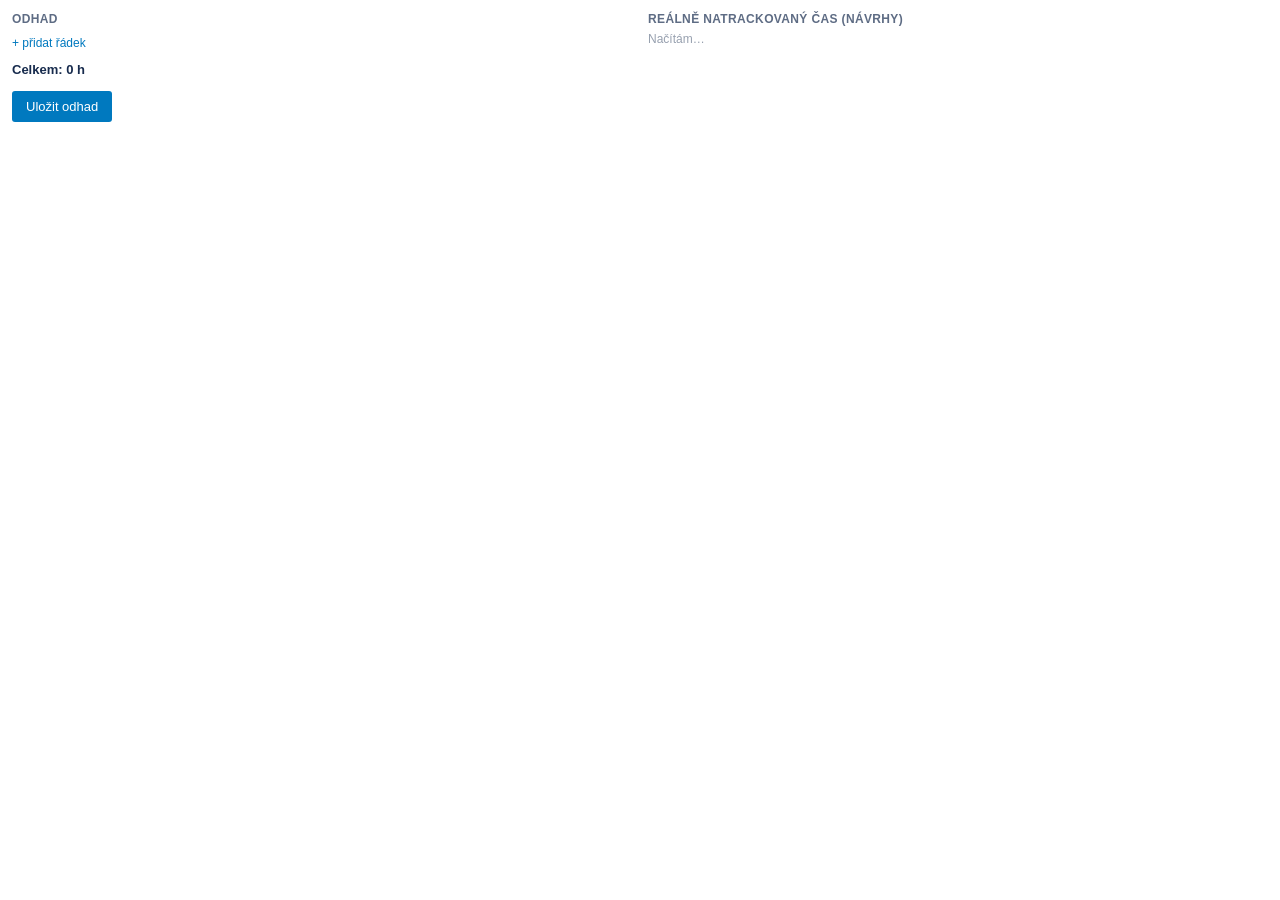
==== popup.html @ effe57f8 "Add files via upload" ====
<!DOCTYPE html>
<html>
<head>
  <meta charset="utf-8" />
  <title>Estimates</title>
  <link rel="stylesheet" href="styles.css" />
</head>
<body>
  <div class="columns">
    <div class="col">
      <h3>Odhad</h3>
      <div id="estimate-rows"></div>
      <button class="add-row" id="add-row">+ přidat řádek</button>
      <div class="total-line" id="total-line">Celkem: 0 h</div>
      <div class="actions">
        <button class="primary" id="save-btn">Uložit odhad</button>
        <span class="saved-hint" id="saved-hint" style="display:none;">Uloženo ✓</span>
      </div>
      <div style="margin-top:14px;">
        <a class="link" id="manage-admins-link" style="display:none;">⚙ Spravovat adminy</a>
      </div>
    </div>
    <div class="col">
      <h3>Reálně natrackovaný čas (návrhy)</h3>
      <div id="suggestions">
        <div class="empty-hint">Načítám…</div>
      </div>
    </div>
  </div>

  <script src="https://p.trellocdn.com/power-up.min.js"></script>
  <script src="config.js"></script>
  <script src="api.js"></script>
  <script src="popup.js"></script>
</body>
</html>
---- styles.css ----
* { box-sizing: border-box; }
body {
  font-family: -apple-system, BlinkMacSystemFont, "Segoe UI", Roboto, Helvetica, Arial, sans-serif;
  margin: 0;
  padding: 12px;
  color: #172b4d;
  font-size: 13px;
}
h2 { font-size: 14px; margin: 0 0 8px; }
.columns { display: flex; gap: 16px; }
.col { flex: 1; min-width: 0; }
.col h3 {
  font-size: 12px;
  text-transform: uppercase;
  letter-spacing: .03em;
  color: #5e6c84;
  margin: 0 0 6px;
}
.estimate-row {
  display: flex;
  gap: 6px;
  margin-bottom: 6px;
  align-items: center;
}
.estimate-row input[type="text"] {
  flex: 1;
  min-width: 0;
  padding: 5px 6px;
  border: 1px solid #dfe1e6;
  border-radius: 3px;
  font-size: 12px;
}
.estimate-row input[type="number"] {
  width: 60px;
  padding: 5px 6px;
  border: 1px solid #dfe1e6;
  border-radius: 3px;
  font-size: 12px;
}
.estimate-row button.remove {
  border: none;
  background: none;
  color: #97a0af;
  cursor: pointer;
  font-size: 14px;
  line-height: 1;
  padding: 2px 4px;
}
.add-row {
  background: none;
  border: none;
  color: #0079bf;
  cursor: pointer;
  font-size: 12px;
  padding: 4px 0;
}
.total-line {
  margin-top: 8px;
  font-weight: 600;
  font-size: 13px;
}
.suggestion {
  border: 1px solid #dfe1e6;
  border-radius: 4px;
  padding: 6px 8px;
  margin-bottom: 6px;
  cursor: pointer;
  background: #fafbfc;
}
.suggestion:hover { background: #eef2f7; border-color: #0079bf; }
.suggestion .task { font-weight: 600; font-size: 12px; }
.suggestion .meta { color: #5e6c84; font-size: 11px; margin-top: 2px; }
.suggestion .hours { color: #0079bf; font-weight: 600; }
.empty-hint { color: #97a0af; font-size: 12px; }
.actions { margin-top: 14px; display: flex; gap: 8px; align-items: center; }
button.primary {
  background: #0079bf;
  color: white;
  border: none;
  border-radius: 3px;
  padding: 8px 14px;
  font-size: 13px;
  cursor: pointer;
}
button.primary:hover { background: #026aa7; }
a.link { color: #0079bf; font-size: 12px; cursor: pointer; text-decoration: none; }
a.link:hover { text-decoration: underline; }
.saved-hint { color: #5aac44; font-size: 12px; }
.admin-member {
  display: flex;
  align-items: center;
  justify-content: space-between;
  padding: 6px 0;
  border-bottom: 1px solid #f0f2f5;
}
.admin-member .name { font-size: 13px; }
.admin-member .tag {
  font-size: 10px;
  text-transform: uppercase;
  color: #5e6c84;
  margin-left: 6px;
}
button.small {
  border: 1px solid #dfe1e6;
  background: white;
  border-radius: 3px;
  padding: 4px 8px;
  font-size: 11px;
  cursor: pointer;
}
button.small.danger { color: #c9372c; border-color: #f4c7c3; }
button.small.primary { color: #0079bf; border-color: #b3d4f0; }
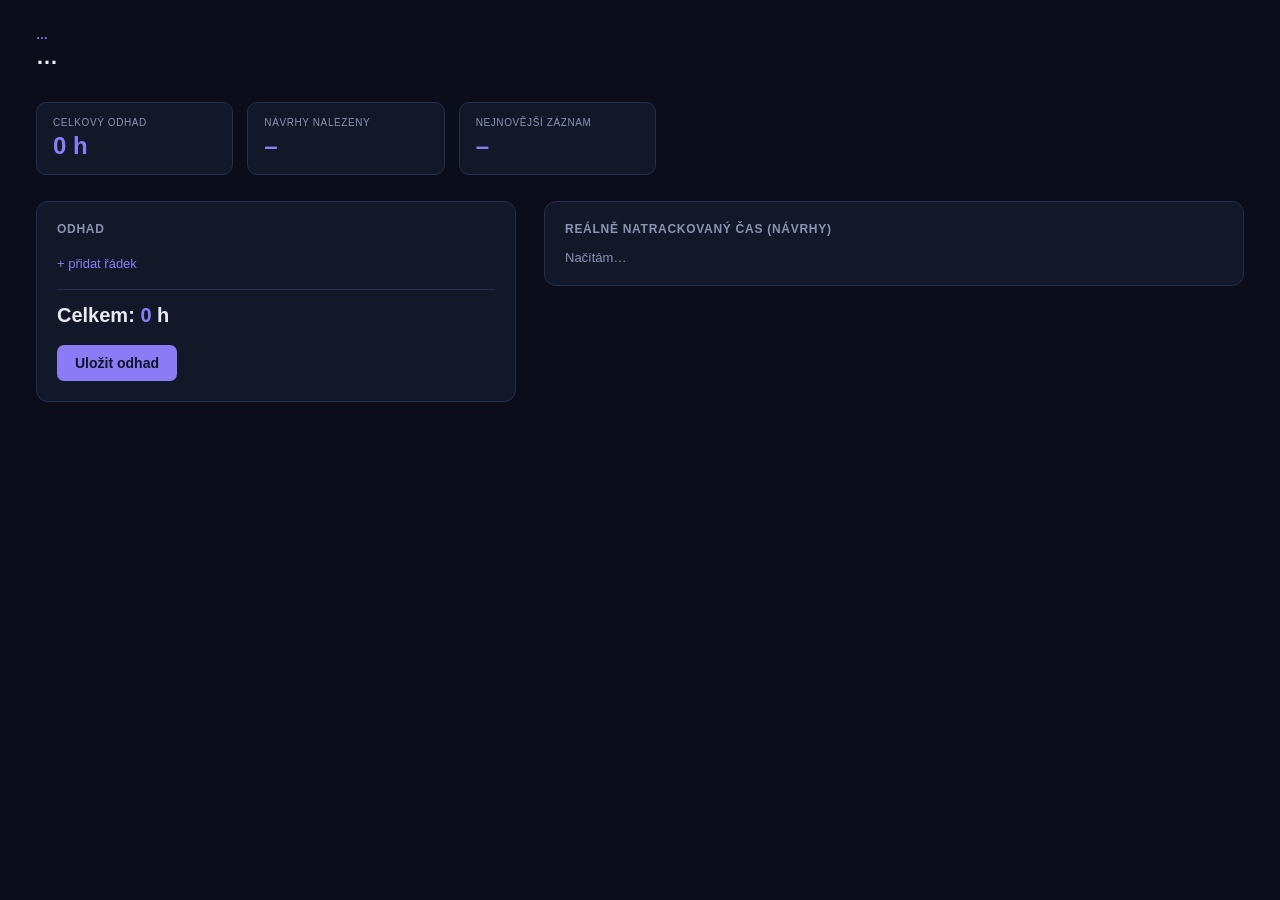
==== commit 1119e058: "Add files via upload" ====
--- a/popup.html
+++ b/popup.html
@@ -6,21 +6,39 @@
   <link rel="stylesheet" href="styles.css" />
 </head>
 <body>
+  <div class="context-bar">
+    <div class="board-name" id="board-name">…</div>
+    <div class="card-name" id="card-name">…</div>
+    <div class="chips" id="chips"></div>
+  </div>
+
+  <div class="stats">
+    <div class="stat-tile">
+      <div class="label">Celkový odhad</div>
+      <div class="value" id="stat-total">0 h</div>
+    </div>
+    <div class="stat-tile">
+      <div class="label">Návrhy nalezeny</div>
+      <div class="value" id="stat-count">–</div>
+    </div>
+    <div class="stat-tile">
+      <div class="label">Nejnovější záznam</div>
+      <div class="value" id="stat-latest">–</div>
+    </div>
+  </div>
+
   <div class="columns">
-    <div class="col">
+    <div class="col panel">
       <h3>Odhad</h3>
       <div id="estimate-rows"></div>
       <button class="add-row" id="add-row">+ přidat řádek</button>
-      <div class="total-line" id="total-line">Celkem: 0 h</div>
+      <div class="total-line">Celkem: <span class="n" id="total-line-value">0</span> h</div>
       <div class="actions">
         <button class="primary" id="save-btn">Uložit odhad</button>
         <span class="saved-hint" id="saved-hint" style="display:none;">Uloženo ✓</span>
       </div>
-      <div style="margin-top:14px;">
-        <a class="link" id="manage-admins-link" style="display:none;">⚙ Spravovat adminy</a>
-      </div>
     </div>
-    <div class="col">
+    <div class="col panel">
       <h3>Reálně natrackovaný čas (návrhy)</h3>
       <div id="suggestions">
         <div class="empty-hint">Načítám…</div>
--- a/styles.css
+++ b/styles.css
@@ -1,112 +1,221 @@
+:root {
+  --bg: #0b0e1a;
+  --panel: #131829;
+  --panel-alt: #171d33;
+  --border: #262e4a;
+  --text: #e7e9f3;
+  --text-muted: #8b93b0;
+  --accent: #8b7cf6;
+  --accent-soft: rgba(139, 124, 246, 0.16);
+  --danger: #ef6a63;
+  --success: #4ecb8f;
+}
+
 * { box-sizing: border-box; }
+
+html, body {
+  height: 100%;
+}
+
 body {
   font-family: -apple-system, BlinkMacSystemFont, "Segoe UI", Roboto, Helvetica, Arial, sans-serif;
   margin: 0;
-  padding: 12px;
-  color: #172b4d;
-  font-size: 13px;
-}
-h2 { font-size: 14px; margin: 0 0 8px; }
-.columns { display: flex; gap: 16px; }
-.col { flex: 1; min-width: 0; }
+  padding: 28px 36px 40px;
+  background: var(--bg);
+  color: var(--text);
+  font-size: 14px;
+}
+
+.context-bar {
+  margin-bottom: 22px;
+}
+.context-bar .board-name {
+  color: var(--accent);
+  font-weight: 600;
+  font-size: 12px;
+  text-transform: uppercase;
+  letter-spacing: .06em;
+}
+.context-bar .card-name {
+  font-size: 22px;
+  font-weight: 700;
+  margin-top: 2px;
+}
+.chips { margin-top: 10px; display: flex; gap: 6px; flex-wrap: wrap; }
+.chip {
+  background: var(--accent-soft);
+  color: var(--accent);
+  border-radius: 999px;
+  padding: 3px 10px;
+  font-size: 11px;
+  font-weight: 600;
+}
+
+.stats {
+  display: grid;
+  grid-template-columns: repeat(3, minmax(140px, 1fr));
+  gap: 14px;
+  margin-bottom: 26px;
+  max-width: 620px;
+}
+.stat-tile {
+  background: var(--panel);
+  border: 1px solid var(--border);
+  border-radius: 10px;
+  padding: 14px 16px;
+}
+.stat-tile .label {
+  font-size: 10px;
+  text-transform: uppercase;
+  letter-spacing: .06em;
+  color: var(--text-muted);
+}
+.stat-tile .value {
+  font-size: 24px;
+  font-weight: 700;
+  color: var(--accent);
+  margin-top: 4px;
+}
+
+.columns {
+  display: grid;
+  grid-template-columns: minmax(320px, 480px) 1fr;
+  gap: 28px;
+  align-items: start;
+}
+@media (max-width: 760px) {
+  .columns { grid-template-columns: 1fr; }
+}
+
+.panel {
+  background: var(--panel);
+  border: 1px solid var(--border);
+  border-radius: 12px;
+  padding: 20px;
+}
+
 .col h3 {
   font-size: 12px;
   text-transform: uppercase;
-  letter-spacing: .03em;
-  color: #5e6c84;
-  margin: 0 0 6px;
-}
+  letter-spacing: .06em;
+  color: var(--text-muted);
+  margin: 0 0 14px;
+}
+
 .estimate-row {
   display: flex;
-  gap: 6px;
-  margin-bottom: 6px;
+  gap: 8px;
+  margin-bottom: 8px;
   align-items: center;
 }
 .estimate-row input[type="text"] {
   flex: 1;
   min-width: 0;
-  padding: 5px 6px;
-  border: 1px solid #dfe1e6;
-  border-radius: 3px;
-  font-size: 12px;
+  padding: 9px 10px;
+  border: 1px solid var(--border);
+  background: var(--panel-alt);
+  color: var(--text);
+  border-radius: 6px;
+  font-size: 13px;
 }
 .estimate-row input[type="number"] {
-  width: 60px;
-  padding: 5px 6px;
-  border: 1px solid #dfe1e6;
-  border-radius: 3px;
-  font-size: 12px;
-}
+  width: 76px;
+  padding: 9px 10px;
+  border: 1px solid var(--border);
+  background: var(--panel-alt);
+  color: var(--text);
+  border-radius: 6px;
+  font-size: 13px;
+}
+.estimate-row input:focus { outline: none; border-color: var(--accent); }
 .estimate-row button.remove {
   border: none;
   background: none;
-  color: #97a0af;
-  cursor: pointer;
-  font-size: 14px;
+  color: var(--text-muted);
+  cursor: pointer;
+  font-size: 16px;
   line-height: 1;
-  padding: 2px 4px;
-}
+  padding: 4px 6px;
+}
+.estimate-row button.remove:hover { color: var(--danger); }
+
 .add-row {
   background: none;
   border: none;
-  color: #0079bf;
-  cursor: pointer;
-  font-size: 12px;
-  padding: 4px 0;
-}
+  color: var(--accent);
+  cursor: pointer;
+  font-size: 13px;
+  padding: 6px 0 4px;
+}
+
 .total-line {
-  margin-top: 8px;
+  margin-top: 14px;
+  padding-top: 14px;
+  border-top: 1px solid var(--border);
+  font-weight: 700;
+  font-size: 20px;
+}
+.total-line .n { color: var(--accent); }
+
+.suggestion {
+  border: 1px solid var(--border);
+  border-left: 3px solid var(--accent);
+  border-radius: 8px;
+  padding: 12px 14px;
+  margin-bottom: 10px;
+  cursor: pointer;
+  background: var(--panel-alt);
+  display: flex;
+  justify-content: space-between;
+  align-items: center;
+  gap: 12px;
+  transition: border-color .12s, transform .12s;
+}
+.suggestion:hover { border-color: var(--accent); transform: translateX(2px); }
+.suggestion .task { font-weight: 600; font-size: 13px; }
+.suggestion .meta { color: var(--text-muted); font-size: 12px; margin-top: 3px; }
+.suggestion .hours { color: var(--accent); font-weight: 700; font-size: 16px; white-space: nowrap; }
+
+.empty-hint { color: var(--text-muted); font-size: 13px; }
+
+.actions { margin-top: 18px; display: flex; gap: 10px; align-items: center; }
+button.primary {
+  background: var(--accent);
+  color: #12142a;
+  border: none;
+  border-radius: 7px;
+  padding: 10px 18px;
+  font-size: 14px;
   font-weight: 600;
-  font-size: 13px;
-}
-.suggestion {
-  border: 1px solid #dfe1e6;
-  border-radius: 4px;
-  padding: 6px 8px;
-  margin-bottom: 6px;
-  cursor: pointer;
-  background: #fafbfc;
-}
-.suggestion:hover { background: #eef2f7; border-color: #0079bf; }
-.suggestion .task { font-weight: 600; font-size: 12px; }
-.suggestion .meta { color: #5e6c84; font-size: 11px; margin-top: 2px; }
-.suggestion .hours { color: #0079bf; font-weight: 600; }
-.empty-hint { color: #97a0af; font-size: 12px; }
-.actions { margin-top: 14px; display: flex; gap: 8px; align-items: center; }
-button.primary {
-  background: #0079bf;
-  color: white;
-  border: none;
-  border-radius: 3px;
-  padding: 8px 14px;
-  font-size: 13px;
-  cursor: pointer;
-}
-button.primary:hover { background: #026aa7; }
-a.link { color: #0079bf; font-size: 12px; cursor: pointer; text-decoration: none; }
-a.link:hover { text-decoration: underline; }
-.saved-hint { color: #5aac44; font-size: 12px; }
+  cursor: pointer;
+}
+button.primary:hover { filter: brightness(1.08); }
+.saved-hint { color: var(--success); font-size: 13px; font-weight: 600; }
+
+/* admins.html reuses these */
+h2 { font-size: 15px; margin: 0 0 12px; }
 .admin-member {
   display: flex;
   align-items: center;
   justify-content: space-between;
-  padding: 6px 0;
-  border-bottom: 1px solid #f0f2f5;
+  padding: 8px 0;
+  border-bottom: 1px solid var(--border);
 }
 .admin-member .name { font-size: 13px; }
 .admin-member .tag {
   font-size: 10px;
   text-transform: uppercase;
-  color: #5e6c84;
-  margin-left: 6px;
+  color: var(--text-muted);
+  margin-left: 8px;
 }
 button.small {
-  border: 1px solid #dfe1e6;
-  background: white;
-  border-radius: 3px;
-  padding: 4px 8px;
+  border: 1px solid var(--border);
+  background: var(--panel-alt);
+  color: var(--text);
+  border-radius: 6px;
+  padding: 5px 10px;
   font-size: 11px;
   cursor: pointer;
 }
-button.small.danger { color: #c9372c; border-color: #f4c7c3; }
-button.small.primary { color: #0079bf; border-color: #b3d4f0; }
+button.small.danger { color: var(--danger); border-color: var(--danger); }
+button.small.primary { color: var(--accent); border-color: var(--accent); }
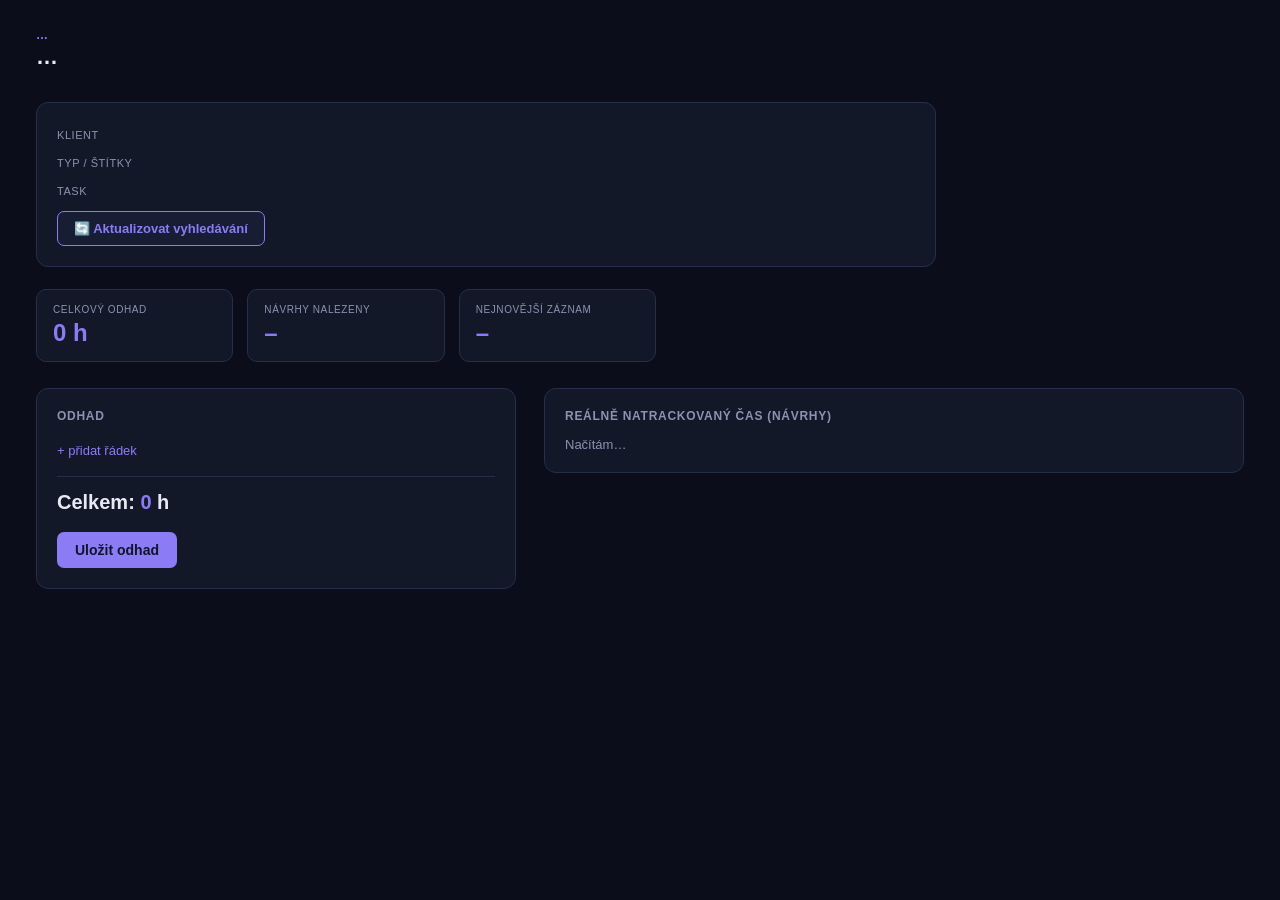
==== commit 5bf3ac16: "Add files via upload" ====
--- a/popup.html
+++ b/popup.html
@@ -10,6 +10,22 @@
     <div class="board-name" id="board-name">…</div>
     <div class="card-name" id="card-name">…</div>
     <div class="chips" id="chips"></div>
+  </div>
+
+  <div class="keyword-panel panel">
+    <div class="keyword-group">
+      <div class="kg-label">Klient</div>
+      <div class="keyword-chips" id="kw-client"></div>
+    </div>
+    <div class="keyword-group">
+      <div class="kg-label">Typ / štítky</div>
+      <div class="keyword-chips" id="kw-type"></div>
+    </div>
+    <div class="keyword-group">
+      <div class="kg-label">Task</div>
+      <div class="keyword-chips" id="kw-task"></div>
+    </div>
+    <button class="refresh-search" id="refresh-search">🔄 Aktualizovat vyhledávání</button>
   </div>
 
   <div class="stats">
--- a/styles.css
+++ b/styles.css
@@ -51,6 +51,82 @@
   font-weight: 600;
 }
 
+.keyword-panel {
+  margin-bottom: 22px;
+  max-width: 900px;
+}
+.keyword-group {
+  display: flex;
+  align-items: flex-start;
+  gap: 12px;
+  margin-bottom: 10px;
+}
+.keyword-group:last-of-type { margin-bottom: 14px; }
+.keyword-group .kg-label {
+  width: 92px;
+  flex: none;
+  padding-top: 6px;
+  font-size: 11px;
+  text-transform: uppercase;
+  letter-spacing: .05em;
+  color: var(--text-muted);
+}
+.keyword-chips {
+  display: flex;
+  flex-wrap: wrap;
+  gap: 6px;
+  flex: 1;
+  align-items: center;
+}
+.keyword-chip {
+  display: inline-flex;
+  align-items: center;
+  gap: 6px;
+  background: var(--accent-soft);
+  color: var(--accent);
+  border-radius: 999px;
+  padding: 4px 6px 4px 12px;
+  font-size: 12px;
+  font-weight: 600;
+}
+.keyword-chip button {
+  border: none;
+  background: none;
+  color: var(--accent);
+  opacity: .7;
+  cursor: pointer;
+  font-size: 13px;
+  line-height: 1;
+  padding: 2px 4px;
+}
+.keyword-chip button:hover { opacity: 1; color: var(--danger); }
+.keyword-add {
+  display: inline-flex;
+  align-items: center;
+  gap: 4px;
+}
+.keyword-add input {
+  background: var(--panel-alt);
+  border: 1px dashed var(--border);
+  color: var(--text);
+  border-radius: 999px;
+  padding: 4px 12px;
+  font-size: 12px;
+  width: 140px;
+}
+.keyword-add input:focus { outline: none; border-color: var(--accent); }
+button.refresh-search {
+  background: var(--panel-alt);
+  border: 1px solid var(--accent);
+  color: var(--accent);
+  border-radius: 7px;
+  padding: 9px 16px;
+  font-size: 13px;
+  font-weight: 600;
+  cursor: pointer;
+}
+button.refresh-search:hover { background: var(--accent-soft); }
+
 .stats {
   display: grid;
   grid-template-columns: repeat(3, minmax(140px, 1fr));
